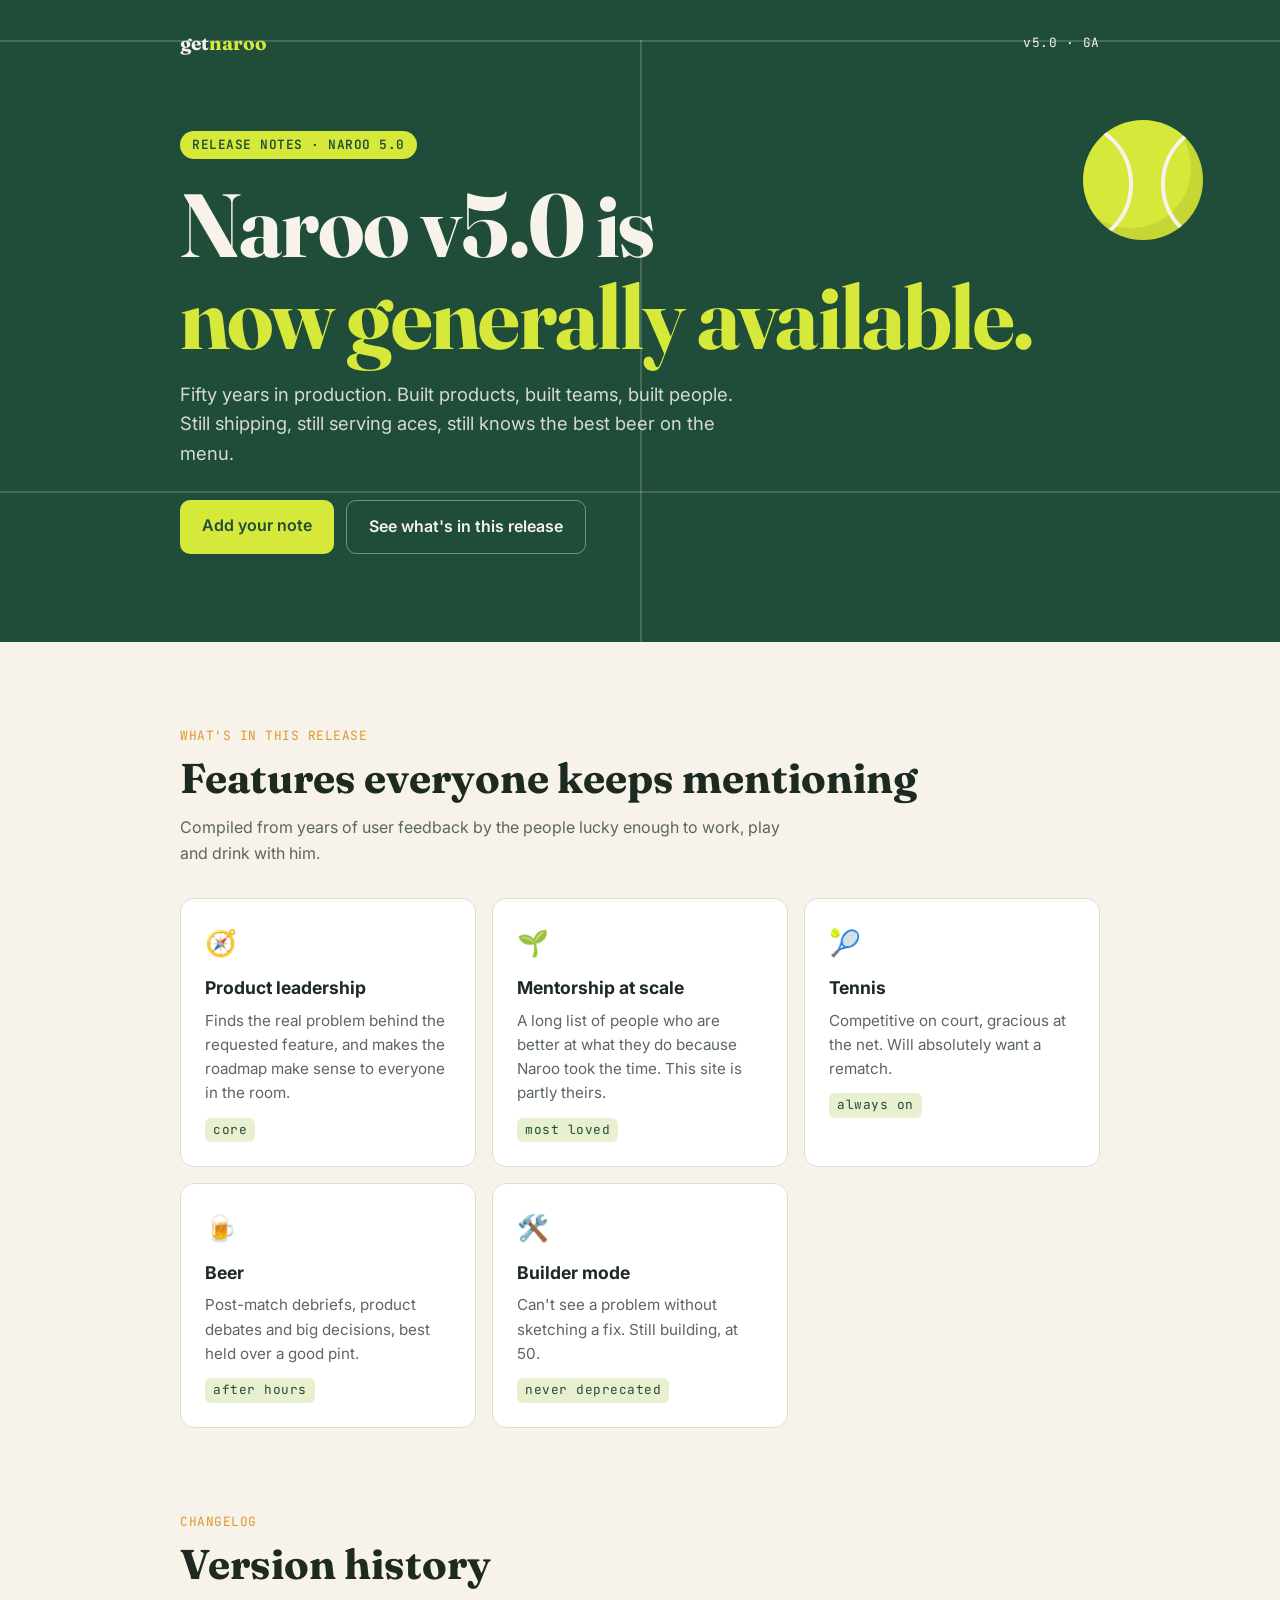
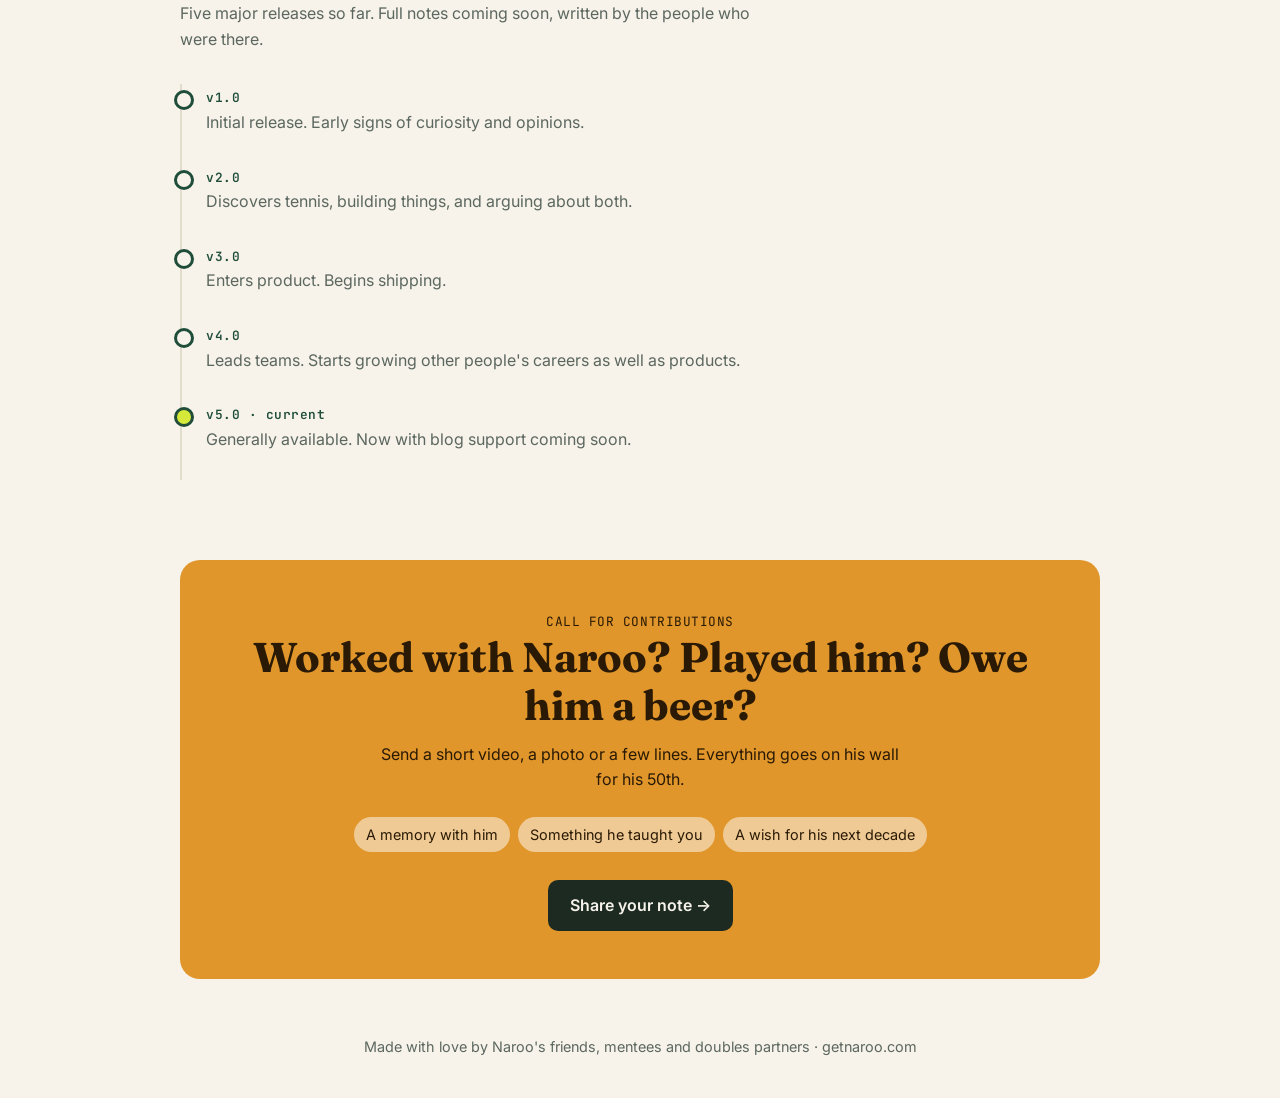
==== index.html @ e83af57d "Launch getnaroo.com: Naroo v5.0 landing page Co-Authored-By: Claude Opus 5.5 <noreply@anthropic.com>" ====
<!doctype html>
<html lang="en">
<head>
<meta charset="utf-8">
<meta name="viewport" content="width=device-width, initial-scale=1">
<title>Naroo v5.0</title>
<meta name="description" content="Naroo turns 50. Now generally available.">
<link rel="preconnect" href="https://fonts.googleapis.com">
<link rel="preconnect" href="https://fonts.gstatic.com" crossorigin>
<link href="https://fonts.googleapis.com/css2?family=Fraunces:opsz,wght@9..144,500;9..144,700&family=Inter:wght@400;500;600&family=JetBrains+Mono:wght@500&display=swap" rel="stylesheet">
<style>
  :root {
    --bg: #f7f3ea;
    --ink: #1d2a22;
    --muted: #5b675f;
    --court: #1f4d3a;
    --ball: #d6e83a;
    --amber: #e0962b;
    --card: #ffffff;
    --line: #e2dccd;
  }
  * { box-sizing: border-box; margin: 0; padding: 0; }
  body {
    background: var(--bg);
    color: var(--ink);
    font-family: Inter, system-ui, sans-serif;
    line-height: 1.6;
    -webkit-font-smoothing: antialiased;
  }
  a { color: inherit; }
  .wrap { max-width: 960px; margin: 0 auto; padding: 0 20px; }
  .mono { font-family: "JetBrains Mono", monospace; font-size: 0.8rem; letter-spacing: 0.04em; }

  /* Hero */
  header {
    background: var(--court);
    color: #f7f3ea;
    padding: 28px 0 88px;
    position: relative;
    overflow: hidden;
  }
  header::before, header::after {
    content: ""; position: absolute; border: 2px solid rgba(247,243,234,0.18);
  }
  header::before { inset: 40px -40px auto -40px; height: 70%; }
  header::after { left: 50%; top: 40px; bottom: 0; border-width: 0 0 0 2px; }
  nav { display: flex; justify-content: space-between; align-items: center; position: relative; z-index: 1; }
  .logo { font-family: Fraunces, serif; font-weight: 700; font-size: 1.2rem; text-decoration: none; }
  .logo span { color: var(--ball); }
  .hero { position: relative; z-index: 1; margin-top: 72px; }
  .badge {
    display: inline-block; background: var(--ball); color: var(--court);
    padding: 4px 12px; border-radius: 999px; font-weight: 600;
  }
  h1 {
    font-family: Fraunces, serif; font-weight: 700;
    font-size: clamp(2.8rem, 9vw, 5.6rem); line-height: 1.02;
    margin: 20px 0 18px; letter-spacing: -0.02em;
  }
  h1 em { font-style: normal; color: var(--ball); }
  .lede { font-size: 1.15rem; max-width: 560px; color: rgba(247,243,234,0.85); }
  .cta { display: flex; gap: 12px; flex-wrap: wrap; margin-top: 32px; }
  .btn {
    display: inline-block; padding: 13px 22px; border-radius: 10px;
    font-weight: 600; text-decoration: none; transition: transform .15s;
  }
  .btn:hover { transform: translateY(-2px); }
  .btn-primary { background: var(--ball); color: var(--court); }
  .btn-ghost { border: 1.5px solid rgba(247,243,234,0.4); color: #f7f3ea; }
  .ball {
    position: absolute; right: 6%; top: 120px; width: 120px; height: 120px;
    border-radius: 50%; background: var(--ball); z-index: 1;
    box-shadow: inset -12px -12px 0 rgba(0,0,0,0.08);
  }
  .ball::before, .ball::after {
    content: ""; position: absolute; width: 120px; height: 120px; border-radius: 50%;
    border: 4px solid #f7f3ea; top: 0;
  }
  .ball::before { left: -78px; }
  .ball::after { left: 78px; }
  .ball { overflow: hidden; }

  /* Sections */
  section { padding: 80px 0 0; }
  .eyebrow { color: var(--amber); }
  h2 {
    font-family: Fraunces, serif; font-weight: 700;
    font-size: clamp(1.8rem, 5vw, 2.6rem); line-height: 1.15; margin: 8px 0 12px;
  }
  .sub { color: var(--muted); max-width: 600px; }

  .grid { display: grid; grid-template-columns: repeat(auto-fit, minmax(240px, 1fr)); gap: 16px; margin-top: 32px; }
  .card {
    background: var(--card); border: 1px solid var(--line); border-radius: 14px; padding: 24px;
  }
  .card .icon { font-size: 1.6rem; }
  .card h3 { font-size: 1.1rem; margin: 10px 0 6px; }
  .card p { color: var(--muted); font-size: 0.95rem; }
  .tag { display: inline-block; margin-top: 12px; color: var(--court); background: #e9f0d0; padding: 2px 8px; border-radius: 6px; }

  /* Changelog */
  .log { margin-top: 32px; border-left: 2px solid var(--line); padding-left: 24px; }
  .entry { position: relative; padding-bottom: 28px; }
  .entry::before {
    content: ""; position: absolute; left: -32px; top: 6px; width: 14px; height: 14px;
    border-radius: 50%; background: var(--bg); border: 3px solid var(--court);
  }
  .entry.now::before { background: var(--ball); }
  .entry .ver { color: var(--court); font-weight: 600; }
  .entry p { color: var(--muted); }

  /* Contribute */
  .contribute {
    margin-top: 80px; background: var(--amber); color: #2a1a05;
    border-radius: 20px; padding: 48px 32px; text-align: center;
  }
  .contribute h2 { margin-top: 0; }
  .contribute p { max-width: 520px; margin: 0 auto 24px; }
  .prompts { display: flex; flex-wrap: wrap; justify-content: center; gap: 8px; margin-bottom: 28px; }
  .prompts span { background: rgba(255,255,255,0.5); padding: 6px 12px; border-radius: 999px; font-size: 0.9rem; }
  .btn-dark { background: var(--ink); color: #f7f3ea; }

  footer { padding: 56px 0 40px; color: var(--muted); text-align: center; font-size: 0.9rem; }

  @media (max-width: 640px) {
    .ball { width: 72px; height: 72px; top: 96px; right: 20px; }
    .ball::before, .ball::after { width: 72px; height: 72px; border-width: 3px; }
    .ball::before { left: -47px; } .ball::after { left: 47px; }
    header { padding-bottom: 64px; }
    .hero { margin-top: 96px; }
    .contribute { padding: 36px 20px; }
  }
</style>
</head>
<body>

<header>
  <div class="wrap">
    <nav>
      <a class="logo" href="/">get<span>naroo</span></a>
      <span class="mono">v5.0 · GA</span>
    </nav>
    <div class="ball" aria-hidden="true"></div>
    <div class="hero">
      <span class="badge mono">RELEASE NOTES · NAROO 5.0</span>
      <h1>Naroo v5.0 is<br><em>now generally available.</em></h1>
      <p class="lede">Fifty years in production. Built products, built teams, built people. Still shipping, still serving aces, still knows the best beer on the menu.</p>
      <div class="cta">
        <a class="btn btn-primary" href="#contribute">Add your note</a>
        <a class="btn btn-ghost" href="#features">See what's in this release</a>
      </div>
    </div>
  </div>
</header>

<main class="wrap">

  <section id="features">
    <span class="eyebrow mono">WHAT'S IN THIS RELEASE</span>
    <h2>Features everyone keeps mentioning</h2>
    <p class="sub">Compiled from years of user feedback by the people lucky enough to work, play and drink with him.</p>
    <div class="grid">
      <div class="card">
        <div class="icon">🧭</div>
        <h3>Product leadership</h3>
        <p>Finds the real problem behind the requested feature, and makes the roadmap make sense to everyone in the room.</p>
        <span class="tag mono">core</span>
      </div>
      <div class="card">
        <div class="icon">🌱</div>
        <h3>Mentorship at scale</h3>
        <p>A long list of people who are better at what they do because Naroo took the time. This site is partly theirs.</p>
        <span class="tag mono">most loved</span>
      </div>
      <div class="card">
        <div class="icon">🎾</div>
        <h3>Tennis</h3>
        <p>Competitive on court, gracious at the net. Will absolutely want a rematch.</p>
        <span class="tag mono">always on</span>
      </div>
      <div class="card">
        <div class="icon">🍺</div>
        <h3>Beer</h3>
        <p>Post-match debriefs, product debates and big decisions, best held over a good pint.</p>
        <span class="tag mono">after hours</span>
      </div>
      <div class="card">
        <div class="icon">🛠️</div>
        <h3>Builder mode</h3>
        <p>Can't see a problem without sketching a fix. Still building, at 50.</p>
        <span class="tag mono">never deprecated</span>
      </div>
    </div>
  </section>

  <section id="changelog">
    <span class="eyebrow mono">CHANGELOG</span>
    <h2>Version history</h2>
    <p class="sub">Five major releases so far. Full notes coming soon, written by the people who were there.</p>
    <div class="log">
      <div class="entry"><span class="ver mono">v1.0</span><p>Initial release. Early signs of curiosity and opinions.</p></div>
      <div class="entry"><span class="ver mono">v2.0</span><p>Discovers tennis, building things, and arguing about both.</p></div>
      <div class="entry"><span class="ver mono">v3.0</span><p>Enters product. Begins shipping.</p></div>
      <div class="entry"><span class="ver mono">v4.0</span><p>Leads teams. Starts growing other people's careers as well as products.</p></div>
      <div class="entry now"><span class="ver mono">v5.0 · current</span><p>Generally available. Now with blog support coming soon.</p></div>
    </div>
  </section>

  <div class="contribute" id="contribute">
    <span class="mono">CALL FOR CONTRIBUTIONS</span>
    <h2>Worked with Naroo? Played him? Owe him a beer?</h2>
    <p>Send a short video, a photo or a few lines. Everything goes on his wall for his 50th.</p>
    <div class="prompts">
      <span>A memory with him</span>
      <span>Something he taught you</span>
      <span>A wish for his next decade</span>
    </div>
    <!-- Replace the # below with your Google Form (or other upload) link -->
    <a class="btn btn-dark" href="#">Share your note →</a>
  </div>

</main>

<footer>
  <div class="wrap">Made with love by Naroo's friends, mentees and doubles partners · getnaroo.com</div>
</footer>

</body>
</html>
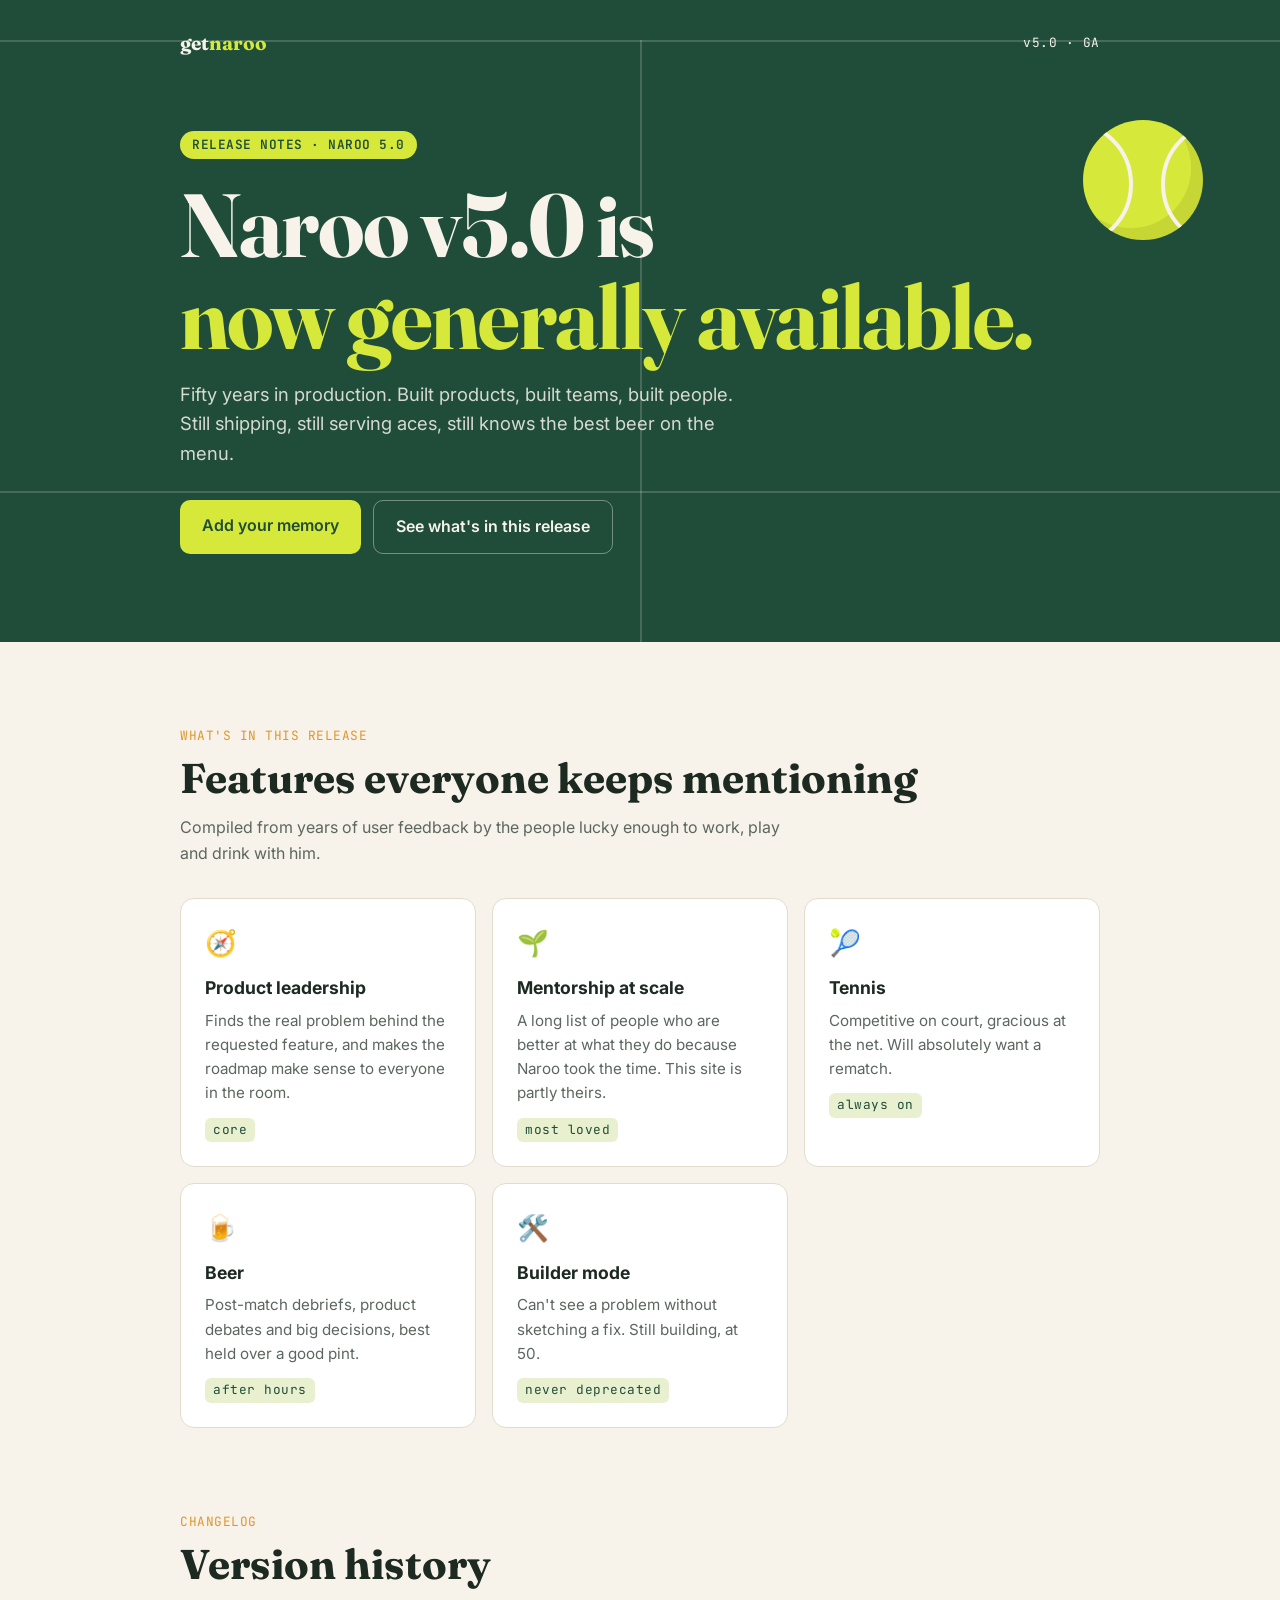
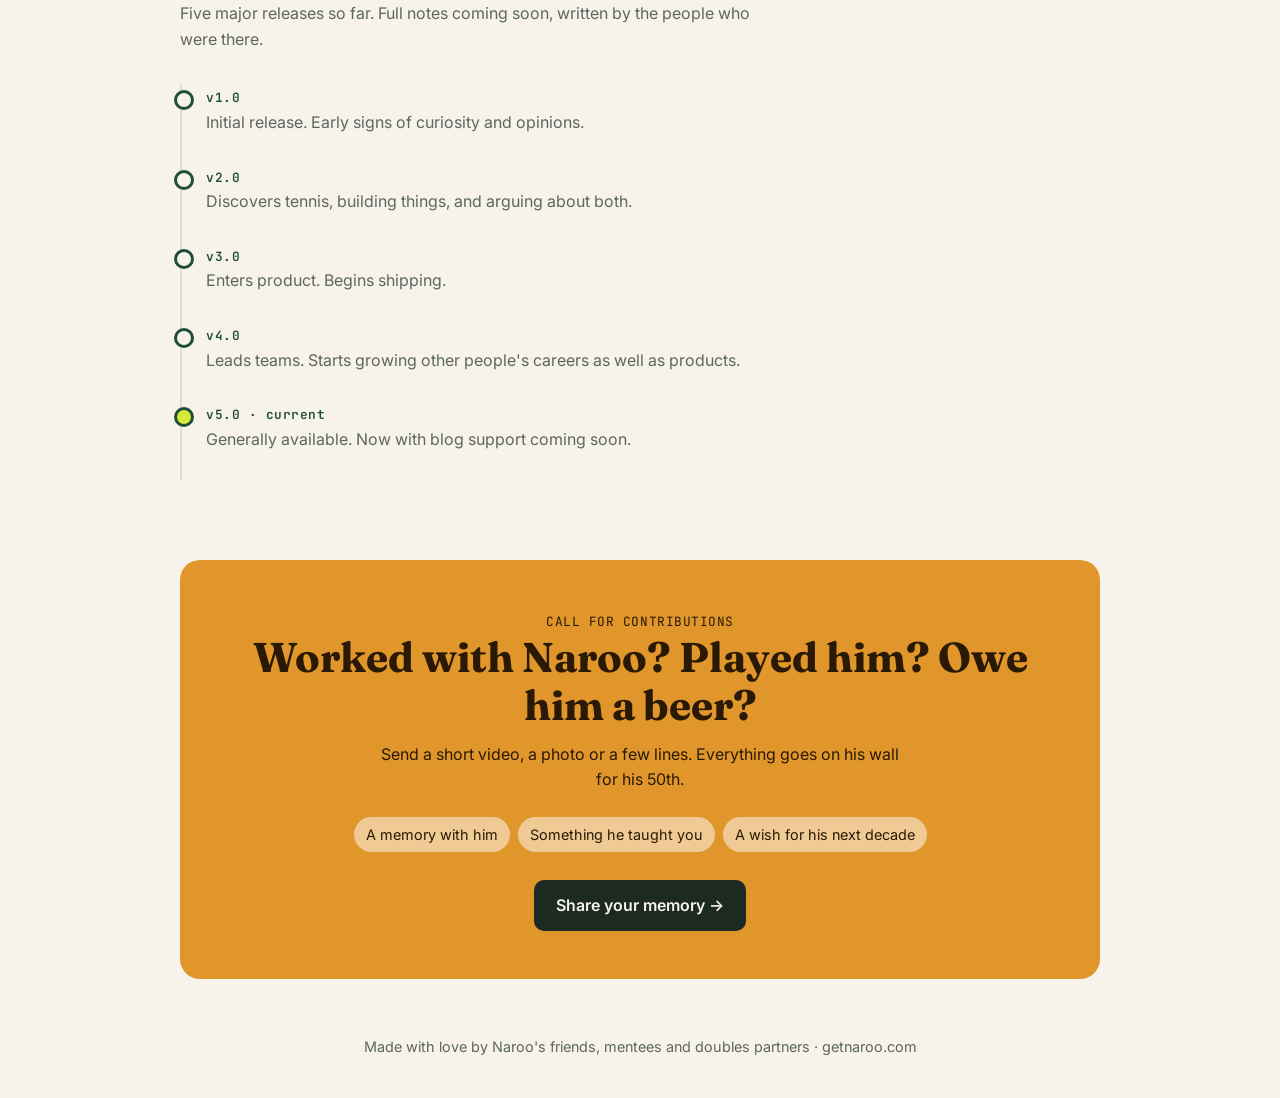
==== commit 197711f7: "Add Share page, Wall, approvals page and Supabase setup Co-Authored-By: Claude Opus 5.5 <noreply@ant" ====
--- a/index.html
+++ b/index.html
@@ -5,6 +5,9 @@
 <meta name="viewport" content="width=device-width, initial-scale=1">
 <title>Naroo v5.0</title>
 <meta name="description" content="Naroo turns 50. Now generally available.">
+<link rel="icon" href="/favicon.svg" type="image/svg+xml">
+<link rel="icon" href="/favicon-32.png" type="image/png" sizes="32x32">
+<link rel="apple-touch-icon" href="/apple-touch-icon.png">
 <link rel="preconnect" href="https://fonts.googleapis.com">
 <link rel="preconnect" href="https://fonts.gstatic.com" crossorigin>
 <link href="https://fonts.googleapis.com/css2?family=Fraunces:opsz,wght@9..144,500;9..144,700&family=Inter:wght@400;500;600&family=JetBrains+Mono:wght@500&display=swap" rel="stylesheet">
@@ -146,7 +149,7 @@
       <h1>Naroo v5.0 is<br><em>now generally available.</em></h1>
       <p class="lede">Fifty years in production. Built products, built teams, built people. Still shipping, still serving aces, still knows the best beer on the menu.</p>
       <div class="cta">
-        <a class="btn btn-primary" href="#contribute">Add your note</a>
+        <a class="btn btn-primary" href="/share">Add your memory</a>
         <a class="btn btn-ghost" href="#features">See what's in this release</a>
       </div>
     </div>
@@ -215,8 +218,7 @@
       <span>Something he taught you</span>
       <span>A wish for his next decade</span>
     </div>
-    <!-- Replace the # below with your Google Form (or other upload) link -->
-    <a class="btn btn-dark" href="#">Share your note →</a>
+    <a class="btn btn-dark" href="/share">Share your memory →</a>
   </div>
 
 </main>
